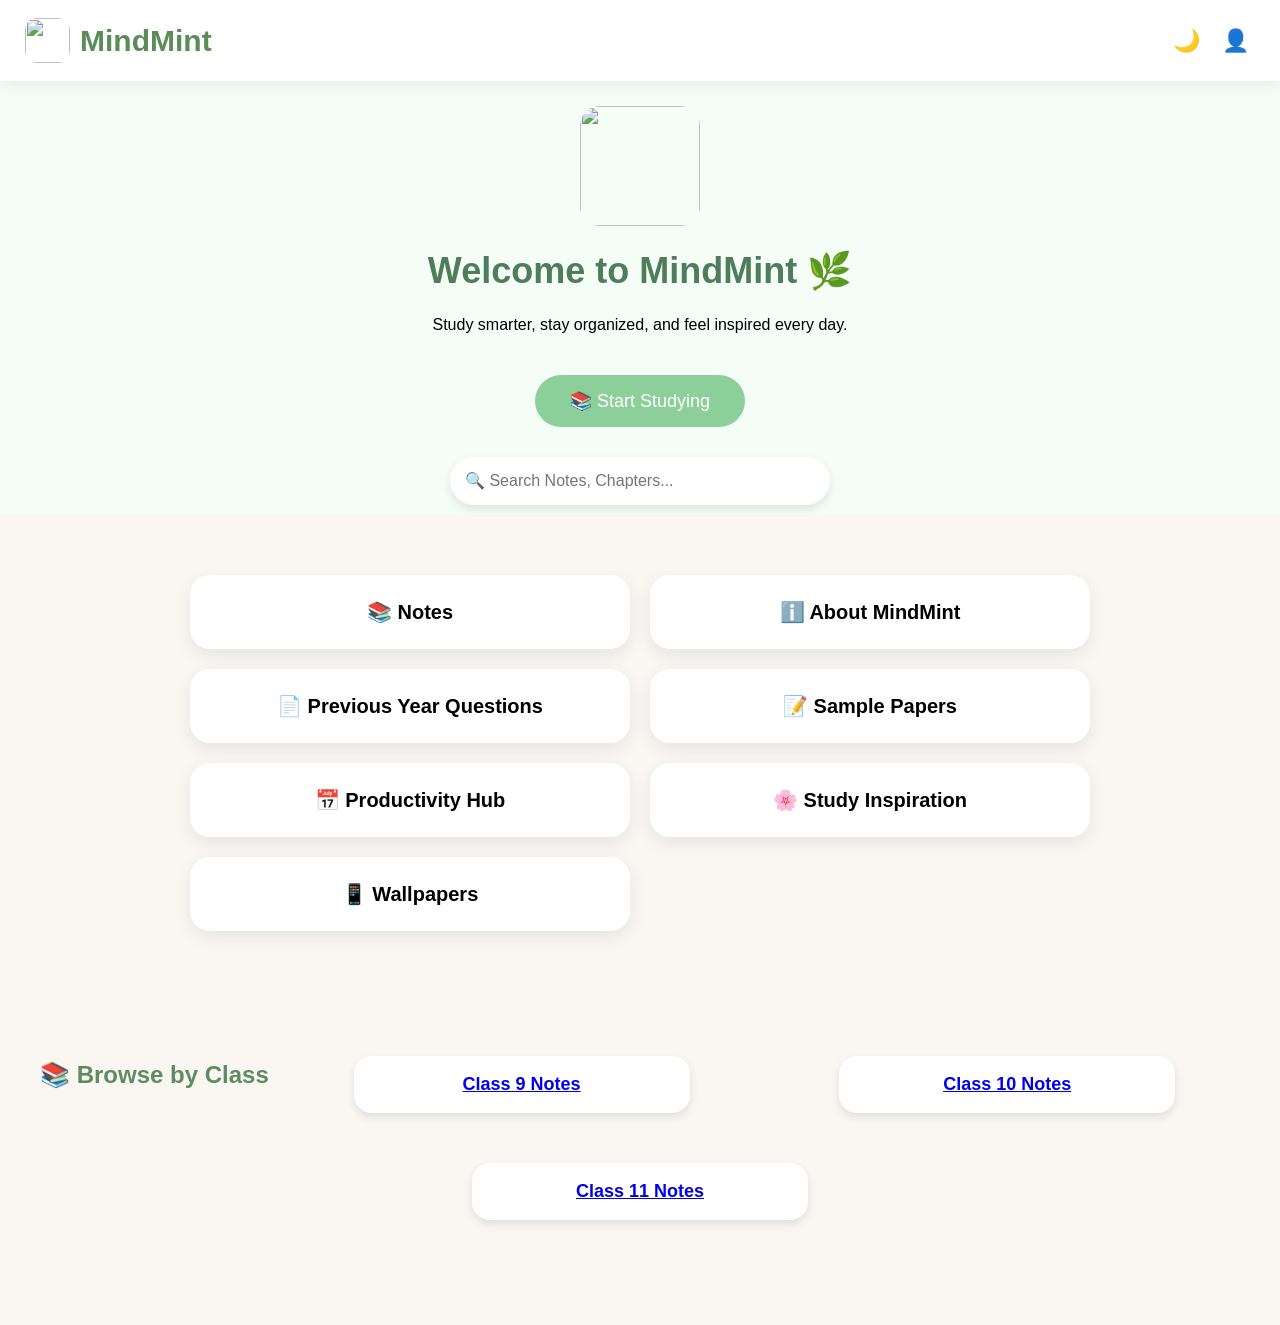
==== index.html @ 41f35d95 "Initial MindMint website" ====
<!DOCTYPE html>
<html lang="en">

<head>

    <meta charset="UTF-8">

    <meta name="viewport" content="width=device-width, initial-scale=1.0">

    <title>MindMint - Your Cozy Study Space</title>

    <link rel="stylesheet" href="style.css">

</head>

<body>

<nav>

    <div class="brand">

        <img src="images/Logo.png" class="nav-logo">

        <h2>MindMint</h2>

    </div>

    <div class="nav-icons">

        <button>🌙</button>

        <button>👤</button>

    </div>

</nav>

<div class="hero">

    <img src="images/Logo.png" class="logo">

    <h1>Welcome to MindMint 🌿</h1>

    <p>
        Study smarter, stay organized, and feel inspired every day.
    </p>

    <button class="explore">
        📚 Start Studying
    </button>

    <div class="search-box">
<input
type="text"
id="searchInput"
placeholder="🔍 Search Notes, Chapters..."
>
    </div>

</div>

<section class="features">

  <a href="pages/notes.html" class="card">
    📚 Notes

<a href="pages/about.html" class="card">
    ℹ️ About MindMint
</a>

    <div class="card">📄 Previous Year Questions</div>

    <div class="card">📝 Sample Papers</div>

    <div class="card">📅 Productivity Hub</div>

    <div class="card">🌸 Study Inspiration</div>

    <div class="card">📱 Wallpapers</div>

</section>
<section class="classes">

    <h2>📚 Browse by Class</h2>

<a href="pages/class9.html" class="class-box">Class 9 Notes</a>

<a href="pages/class10.html" class="class-box">Class 10 Notes</a>

<a href="pages/class11.html" class="class-box">Class 11 Notes</a>

</section>
<script src="script.js"></script>

</body>

</html>
---- style.css ----
body{
    margin:0;
    background:#FAF7F2;
    font-family:Arial,sans-serif;
}

nav{
    display:flex;
    justify-content:space-between;
    align-items:center;
    padding:20px;
    background:white;
    box-shadow:0 2px 10px rgba(0,0,0,.08);
}

nav h2{
    color:#5B8C5A;
    margin:0;
}

nav button{
    border:none;
    background:none;
    font-size:22px;
}

.hero{
    text-align:center;
    padding:25px 20px 10px;  /*reduced padding */
  background:#F5FDF7;
}

.hero h1{
    font-size:36px;
    color:#4F7D5C;
}
.hero img{
    width:120px;      /* smaller logo */
    height:120px;
    object-fit:cover;
    border-radius:20px;
    margin-bottom:12px;
}

.explore{
    margin-top:25px;
    background:#8CCF9A;
    color:white;
    border:none;
    padding:15px 35px;
    border-radius:30px;
    font-size:18px;
    cursor:pointer;
    transition:0.3s;
}
.logo{
    width:140px;
    height:140px;
    object-fit:cover;
    border-radius:25px;
    display:block;
    margin:0 auto 20px;
}
.features{
    display:grid;
    grid-template-columns:repeat(2, 1fr);
    gap:20px;
    padding:20px;
    max-width:900px;
    margin:40px auto;
}
.card{
    background:white;
    padding:25px 15px;
    border-radius:20px;
    text-align:center;
    font-weight:bold;
    font-size:20px;
    color:black;
    text-decoration:none;

    box-shadow:0 6px 18px rgba(0,0,0,0.08);
    transition:.3s;
}

.card:hover{
    transform:translateY(-5px);
}

.card:hover{
    transform:translateY(-6px);
}

.card:hover{
    transform:translateY(-5px);
}
.search-box{
    margin-top:30px;
}

.search-box input{
    width:80%;
    max-width:350px;
    padding:15px;
    border:none;
    border-radius:30px;
    font-size:16px;
    box-shadow:0 4px 10px rgba(0,0,0,0.1);
    outline:none;
}
.classes{
    text-align:center;
    margin:50px 20px;
}

.classes h2{
    color:#5D8C63;
    margin-bottom:25px;
}

.class-box{
    background:white;
    margin:15px auto;
    padding:18px;
    width:80%;
    max-width:300px;
    border-radius:18px;
    font-size:18px;
    font-weight:bold;
    box-shadow:0 4px 10px rgba(0,0,0,0.1);
}
.card{
    text-decoration:none;
    color:black;
}
.notes{
    width:90%;
    max-width:800px;
    margin:40px auto;
    line-height:1.8;
}

.notes h2{
    color:#4F7D5C;
    margin-top:35px;
}

.definition-box{
    background:#F3FFF5;
    border-left:6px solid #8CCF9A;
    padding:15px;
    border-radius:12px;
    margin:20px 0;
}

table{
    width:100%;
    border-collapse:collapse;
    margin-top:20px;
}

table,th,td{
    border:1px solid #ddd;
}

th{
    background:#DDF5E3;
}

th,td{
    padding:12px;
    text-align:center;
}
nav{
    background:#ffffff;
    padding:18px 25px;
    box-shadow:0 3px 15px rgba(0,0,0,0.08);
    position:sticky;
    top:0;
}

nav h2{
    color:#5B8C5A;
    font-size:30px;
}

.notes{
    width:90%;
    max-width:850px;
    margin:40px auto;
    background:white;
    padding:30px;
    border-radius:25px;
    box-shadow:0 8px 25px rgba(0,0,0,0.08);
}

.notes h2{
    color:#5B8C5A;
    margin-top:35px;
}

.notes p,
.notes li{
    font-size:18px;
    line-height:1.8;
}

.definition-box{
    background:#F3FFF5;
    border-left:6px solid #8CCF9A;
    padding:18px;
    border-radius:15px;
    margin:20px 0;
}

table{
    width:100%;
    border-collapse:collapse;
    margin-top:20px;
}

th{
    background:#DDF5E3;
}

th,td{
    border:1px solid #ddd;
    padding:12px;
}
.notes{
    width:90%;
    max-width:850px;
    margin:40px auto;
    background:#ffffff;
    padding:30px;
    border-radius:25px;
    box-shadow:0 8px 25px rgba(0,0,0,0.08);
}

.notes h2{
    color:#5B8C5A;
    margin-top:35px;
}

.notes p,
.notes li{
    font-size:18px;
    line-height:1.8;
}

.definition-box{
    background:#F3FFF5;
    border-left:6px solid #8CCF9A;
    padding:18px;
    border-radius:15px;
    margin:20px 0;
}

table{
    width:100%;
    border-collapse:collapse;
    margin-top:20px;
}

th{
    background:#DDF5E3;
}

th,td{
    border:1px solid #ddd;
    padding:12px;
    text-align:center;
}
.back-button{
    margin:20px;
}

.back-button a{
    background:#8CCF9A;
    color:white;
    text-decoration:none;
    padding:10px 18px;
    border-radius:12px;
    font-weight:bold;
    display:inline-block;
}

.back-button a:hover{
    background:#6DBB7C;
}
.toc{
    width:90%;
    max-width:850px;
    margin:25px auto;
    background:#F3FFF5;
    padding:20px;
    border-radius:18px;
    box-shadow:0 4px 15px rgba(0,0,0,0.08);
}

.toc h2{
    margin-top:0;
    color:#5B8C5A;
}

.toc ul{
    list-style:none;
    padding:0;
}

.toc li{
    margin:12px 0;
}

.toc a{
    text-decoration:none;
    color:#444;
    font-weight:bold;
}

.toc a:hover{
    color:#5B8C5A;
}
.brand{
    display:flex;
    align-items:center;
    gap:10px;
}

.nav-logo{
    width:45px;
    height:45px;
    object-fit:cover;
    border-radius:12px;
}

.nav-icons{
    display:flex;
    gap:10px;
}

.nav-icons button{
    border:none;
    background:none;
    font-size:22px;
    cursor:pointer;
}
.classes{
    display:flex;
    flex-wrap:wrap;
    justify-content:center;
    gap:20px;
    padding:40px 20px;
}
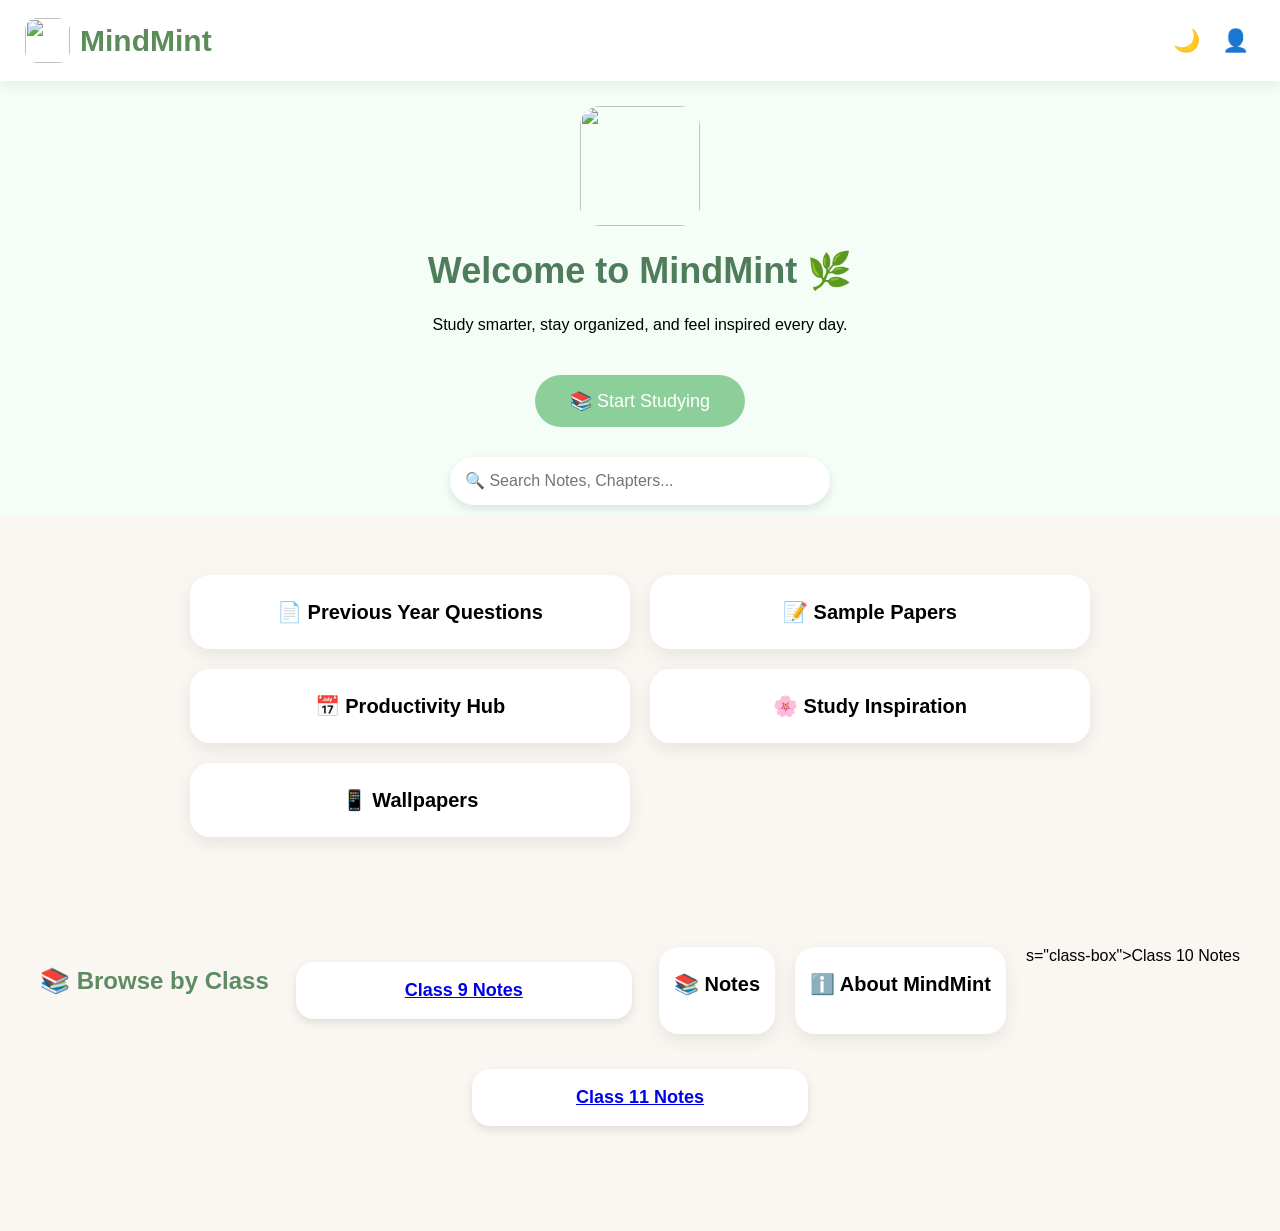
==== commit e945ebab: "Fix HTML structure and update links in index.html" ====
--- a/index.html
+++ b/index.html
@@ -61,12 +61,7 @@
 
 <section class="features">
 
-  <a href="pages/notes.html" class="card">
-    📚 Notes
-
-<a href="pages/about.html" class="card">
-    ℹ️ About MindMint
-</a>
+  
 
     <div class="card">📄 Previous Year Questions</div>
 
@@ -85,7 +80,13 @@
 
 <a href="pages/class9.html" class="class-box">Class 9 Notes</a>
 
-<a href="pages/class10.html" class="class-box">Class 10 Notes</a>
+<a href="pages/class10.html" clas<a href="pages/notes.html" class="card">
+    📚 Notes
+</a>
+
+<a href="pages/about.html" class="card">
+    ℹ️ About MindMint
+</a>s="class-box">Class 10 Notes</a>
 
 <a href="pages/class11.html" class="class-box">Class 11 Notes</a>
 
@@ -94,4 +95,4 @@
 
 </body>
 
-</html>+</html>
